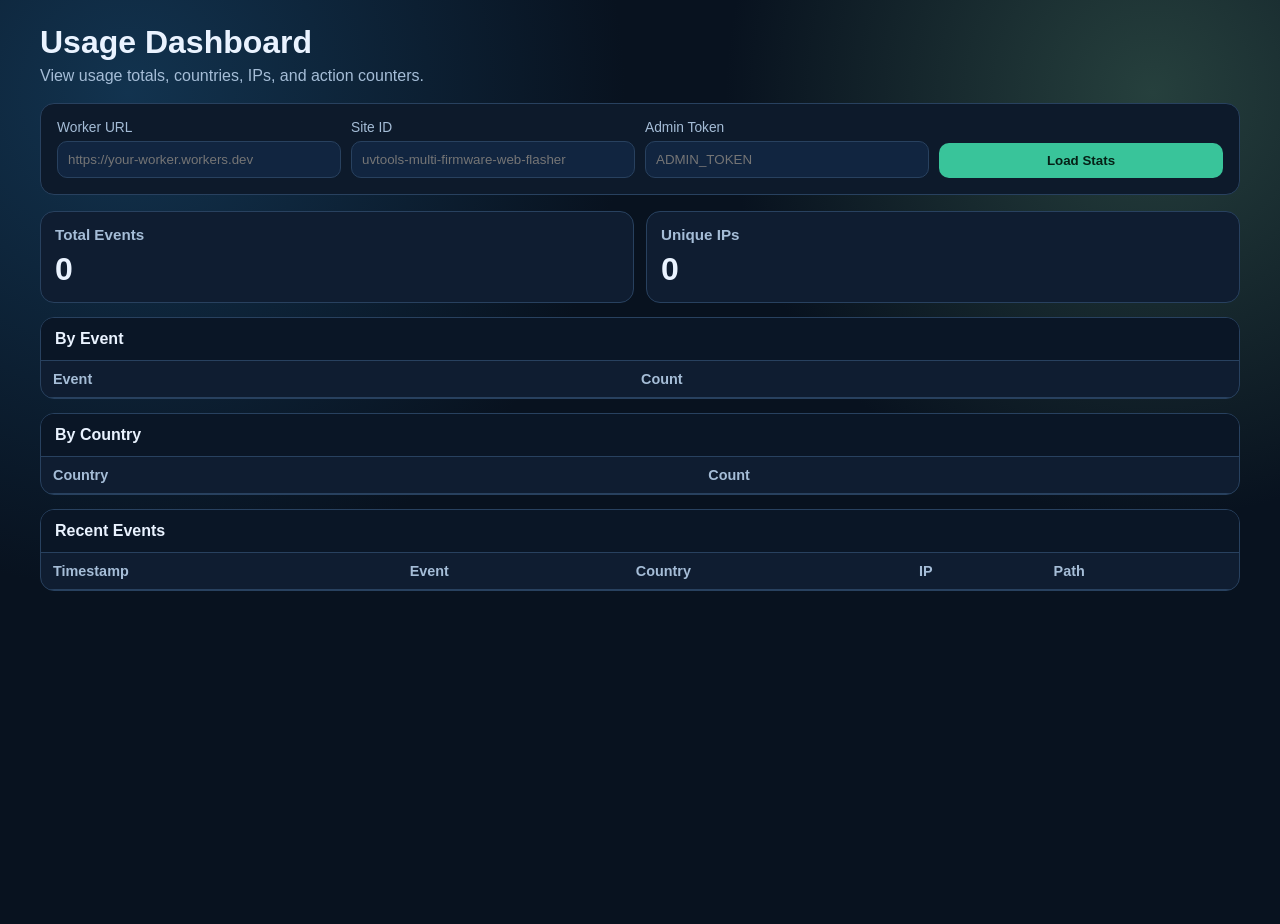
==== usage-dashboard.html @ dec8d34a "Commit." ====
<!DOCTYPE html>
<html lang="en">
  <head>
    <meta charset="UTF-8" />
    <meta name="viewport" content="width=device-width, initial-scale=1.0" />
    <title>Usage Dashboard</title>
    <link rel="stylesheet" href="usage-dashboard.css" />
  </head>
  <body>
    <main class="dashboard-shell">
      <header class="dashboard-header">
        <h1>Usage Dashboard</h1>
        <p>View usage totals, countries, IPs, and action counters.</p>
      </header>

      <section class="controls" aria-label="Dashboard filters">
        <label>
          Worker URL
          <input id="worker-url" type="url" placeholder="https://your-worker.workers.dev" />
        </label>
        <label>
          Site ID
          <input id="site-id" type="text" placeholder="uvtools-multi-firmware-web-flasher" />
        </label>
        <label>
          Admin Token
          <input id="admin-token" type="password" placeholder="ADMIN_TOKEN" />
        </label>
        <button id="load-stats" type="button">Load Stats</button>
      </section>

      <section class="kpi-grid" aria-label="Summary metrics">
        <article class="kpi-card">
          <h2>Total Events</h2>
          <p id="kpi-total">0</p>
        </article>
        <article class="kpi-card">
          <h2>Unique IPs</h2>
          <p id="kpi-ips">0</p>
        </article>
      </section>

      <section class="table-section">
        <h2>By Event</h2>
        <table>
          <thead>
            <tr>
              <th>Event</th>
              <th>Count</th>
            </tr>
          </thead>
          <tbody id="event-rows"></tbody>
        </table>
      </section>

      <section class="table-section">
        <h2>By Country</h2>
        <table>
          <thead>
            <tr>
              <th>Country</th>
              <th>Count</th>
            </tr>
          </thead>
          <tbody id="country-rows"></tbody>
        </table>
      </section>

      <section class="table-section">
        <h2>Recent Events</h2>
        <table>
          <thead>
            <tr>
              <th>Timestamp</th>
              <th>Event</th>
              <th>Country</th>
              <th>IP</th>
              <th>Path</th>
            </tr>
          </thead>
          <tbody id="recent-rows"></tbody>
        </table>
      </section>

      <p id="status" class="status" aria-live="polite"></p>
    </main>

    <script src="usage-dashboard.js"></script>
  </body>
</html>
---- usage-dashboard.css ----
:root {
  --bg: #08121f;
  --panel: #0f1d31;
  --panel-2: #112540;
  --line: #28415f;
  --text: #eaf3ff;
  --muted: #a5bdd7;
  --accent: #39c49a;
  --danger: #ff7c7c;
}

* {
  box-sizing: border-box;
}

body {
  margin: 0;
  min-height: 100vh;
  font-family: "Hyundai Sans Text", sans-serif;
  color: var(--text);
  background: radial-gradient(circle at 10% 10%, #12334f 0%, transparent 35%),
    radial-gradient(circle at 90% 10%, #26403d 0%, transparent 30%),
    var(--bg);
}

.dashboard-shell {
  width: min(1200px, calc(100% - 32px));
  margin: 24px auto 40px;
}

.dashboard-header h1 {
  margin: 0;
  font-size: 2rem;
}

.dashboard-header p {
  margin: 6px 0 0;
  color: var(--muted);
}

.controls {
  margin-top: 18px;
  padding: 16px;
  border: 1px solid var(--line);
  border-radius: 14px;
  background: color-mix(in srgb, var(--panel) 88%, black);
  display: grid;
  grid-template-columns: repeat(4, minmax(0, 1fr));
  gap: 10px;
  align-items: end;
}

.controls label {
  display: flex;
  flex-direction: column;
  gap: 6px;
  font-size: 0.86rem;
  color: var(--muted);
}

.controls input {
  width: 100%;
  border: 1px solid var(--line);
  border-radius: 10px;
  background: var(--panel-2);
  color: var(--text);
  padding: 10px;
}

.controls button {
  border: 0;
  border-radius: 10px;
  background: var(--accent);
  color: #052116;
  font-weight: 700;
  padding: 10px;
  cursor: pointer;
}

.kpi-grid {
  margin-top: 16px;
  display: grid;
  grid-template-columns: repeat(2, minmax(0, 1fr));
  gap: 12px;
}

.kpi-card {
  border: 1px solid var(--line);
  border-radius: 14px;
  background: var(--panel);
  padding: 14px;
}

.kpi-card h2 {
  margin: 0;
  font-size: 0.95rem;
  color: var(--muted);
}

.kpi-card p {
  margin: 8px 0 0;
  font-size: 2rem;
  font-weight: 700;
}

.table-section {
  margin-top: 14px;
  border: 1px solid var(--line);
  border-radius: 14px;
  background: var(--panel);
  overflow: hidden;
}

.table-section h2 {
  margin: 0;
  padding: 12px 14px;
  font-size: 1rem;
  background: color-mix(in srgb, var(--panel-2) 60%, black);
  border-bottom: 1px solid var(--line);
}

table {
  width: 100%;
  border-collapse: collapse;
}

th,
td {
  padding: 10px 12px;
  text-align: left;
  border-bottom: 1px solid var(--line);
  font-size: 0.9rem;
}

th {
  color: var(--muted);
  font-weight: 600;
}

.status {
  margin-top: 10px;
  color: var(--muted);
}

.status.is-error {
  color: var(--danger);
}

@media (max-width: 960px) {
  .controls {
    grid-template-columns: 1fr;
  }

  .kpi-grid {
    grid-template-columns: 1fr;
  }

  table {
    display: block;
    overflow-x: auto;
  }
}
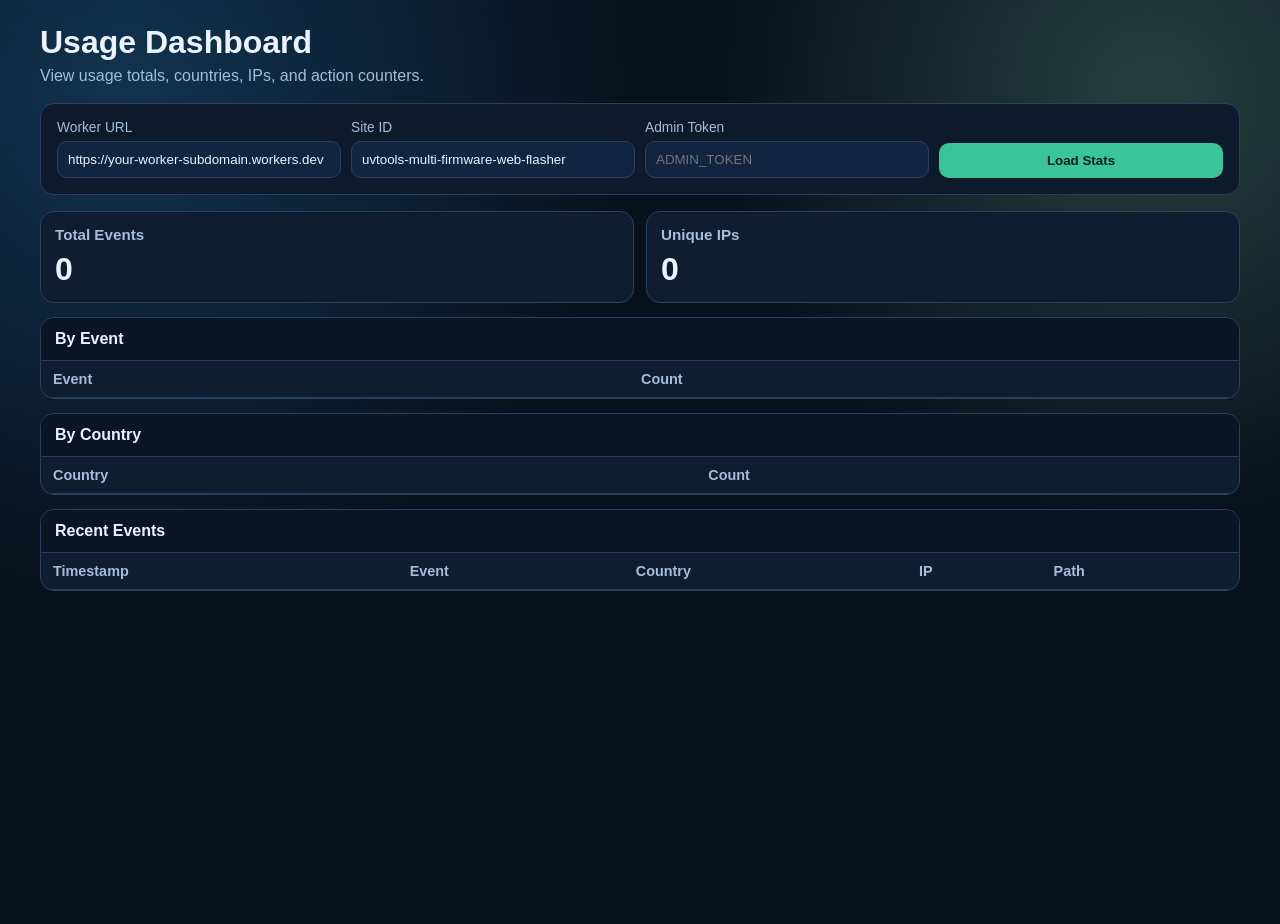
==== commit dcc72911: "Commit." ====
--- a/usage-dashboard.html
+++ b/usage-dashboard.html
@@ -22,7 +22,7 @@
           Site ID
           <input id="site-id" type="text" placeholder="uvtools-multi-firmware-web-flasher" />
         </label>
-        <label>
+        <label id="admin-token-group">
           Admin Token
           <input id="admin-token" type="password" placeholder="ADMIN_TOKEN" />
         </label>
@@ -85,6 +85,7 @@
       <p id="status" class="status" aria-live="polite"></p>
     </main>
 
+    <script src="usage-monitor-config.js"></script>
     <script src="usage-dashboard.js"></script>
   </body>
 </html>
--- a/usage-dashboard.css
+++ b/usage-dashboard.css
@@ -146,6 +146,10 @@
   color: var(--danger);
 }
 
+.is-hidden {
+  display: none !important;
+}
+
 @media (max-width: 960px) {
   .controls {
     grid-template-columns: 1fr;
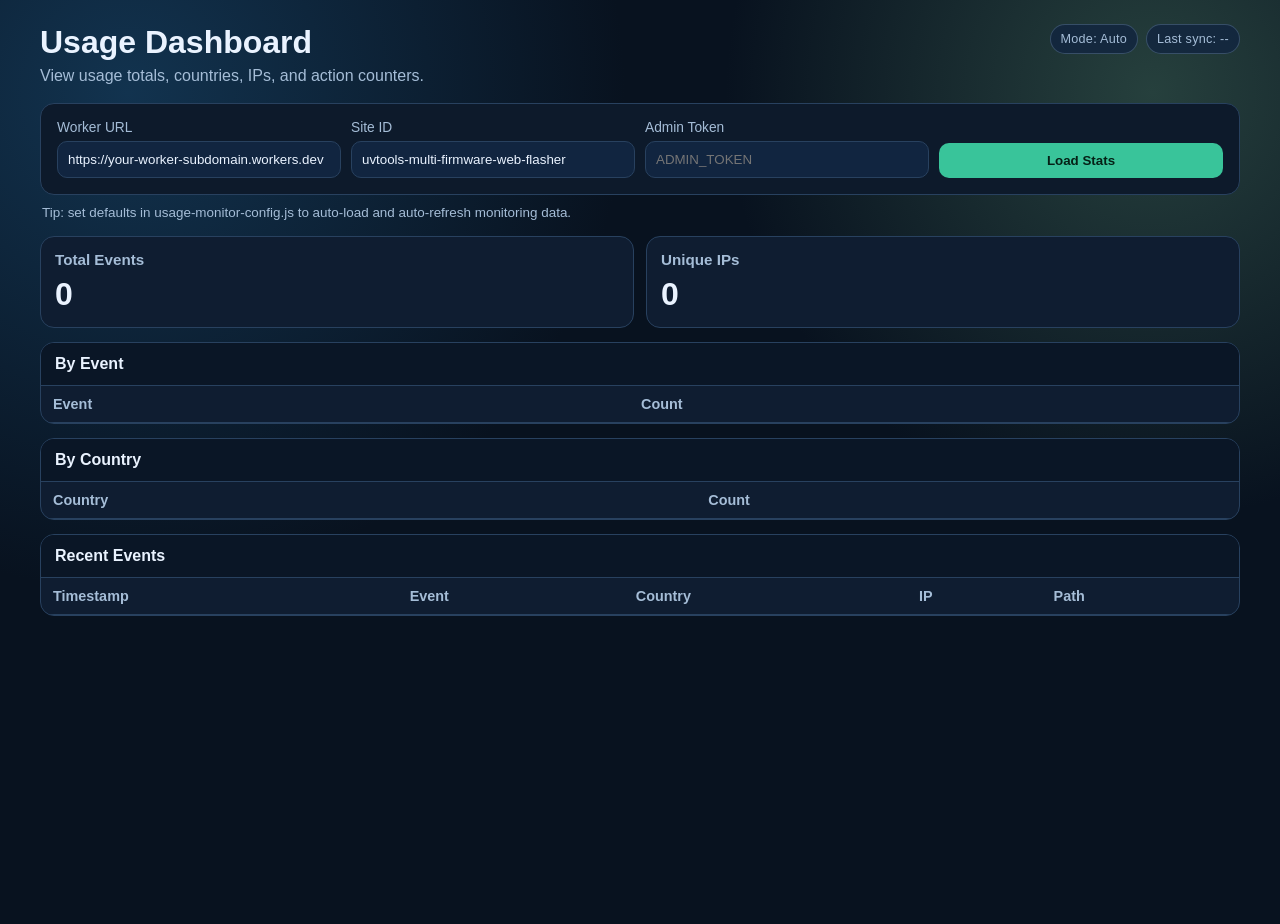
==== commit 7f73b6bc: "Commit." ====
--- a/usage-dashboard.html
+++ b/usage-dashboard.html
@@ -9,25 +9,35 @@
   <body>
     <main class="dashboard-shell">
       <header class="dashboard-header">
-        <h1>Usage Dashboard</h1>
-        <p>View usage totals, countries, IPs, and action counters.</p>
+        <div>
+          <h1>Usage Dashboard</h1>
+          <p>View usage totals, countries, IPs, and action counters.</p>
+        </div>
+        <div class="dashboard-meta" aria-live="polite">
+          <span id="dashboard-mode" class="meta-pill">Mode: Manual</span>
+          <span id="dashboard-sync" class="meta-pill">Last sync: --</span>
+        </div>
       </header>
 
       <section class="controls" aria-label="Dashboard filters">
-        <label>
+        <label for="worker-url">
           Worker URL
           <input id="worker-url" type="url" placeholder="https://your-worker.workers.dev" />
         </label>
-        <label>
+        <label for="site-id">
           Site ID
           <input id="site-id" type="text" placeholder="uvtools-multi-firmware-web-flasher" />
         </label>
-        <label id="admin-token-group">
+        <label id="admin-token-group" for="admin-token">
           Admin Token
           <input id="admin-token" type="password" placeholder="ADMIN_TOKEN" />
         </label>
         <button id="load-stats" type="button">Load Stats</button>
       </section>
+
+      <p class="controls-help">
+        Tip: set defaults in usage-monitor-config.js to auto-load and auto-refresh monitoring data.
+      </p>
 
       <section class="kpi-grid" aria-label="Summary metrics">
         <article class="kpi-card">
@@ -42,44 +52,50 @@
 
       <section class="table-section">
         <h2>By Event</h2>
-        <table>
-          <thead>
-            <tr>
-              <th>Event</th>
-              <th>Count</th>
-            </tr>
-          </thead>
-          <tbody id="event-rows"></tbody>
-        </table>
+        <div class="table-wrap">
+          <table>
+            <thead>
+              <tr>
+                <th>Event</th>
+                <th>Count</th>
+              </tr>
+            </thead>
+            <tbody id="event-rows"></tbody>
+          </table>
+        </div>
       </section>
 
       <section class="table-section">
         <h2>By Country</h2>
-        <table>
-          <thead>
-            <tr>
-              <th>Country</th>
-              <th>Count</th>
-            </tr>
-          </thead>
-          <tbody id="country-rows"></tbody>
-        </table>
+        <div class="table-wrap">
+          <table>
+            <thead>
+              <tr>
+                <th>Country</th>
+                <th>Count</th>
+              </tr>
+            </thead>
+            <tbody id="country-rows"></tbody>
+          </table>
+        </div>
       </section>
 
       <section class="table-section">
         <h2>Recent Events</h2>
-        <table>
-          <thead>
-            <tr>
-              <th>Timestamp</th>
-              <th>Event</th>
-              <th>Country</th>
-              <th>IP</th>
-              <th>Path</th>
-            </tr>
-          </thead>
-          <tbody id="recent-rows"></tbody>
-        </table>
+        <div class="table-wrap">
+          <table>
+            <thead>
+              <tr>
+                <th>Timestamp</th>
+                <th>Event</th>
+                <th>Country</th>
+                <th>IP</th>
+                <th>Path</th>
+              </tr>
+            </thead>
+            <tbody id="recent-rows"></tbody>
+          </table>
+        </div>
       </section>
 
       <p id="status" class="status" aria-live="polite"></p>
--- a/usage-dashboard.css
+++ b/usage-dashboard.css
@@ -28,6 +28,13 @@
   margin: 24px auto 40px;
 }
 
+.dashboard-header {
+  display: flex;
+  justify-content: space-between;
+  align-items: flex-start;
+  gap: 14px;
+}
+
 .dashboard-header h1 {
   margin: 0;
   font-size: 2rem;
@@ -36,6 +43,29 @@
 .dashboard-header p {
   margin: 6px 0 0;
   color: var(--muted);
+}
+
+.dashboard-meta {
+  display: flex;
+  flex-wrap: wrap;
+  gap: 8px;
+}
+
+.meta-pill {
+  display: inline-flex;
+  align-items: center;
+  border: 1px solid rgba(148, 178, 213, 0.28);
+  border-radius: 999px;
+  background: rgba(17, 37, 64, 0.78);
+  padding: 7px 10px;
+  color: var(--muted);
+  font-size: 0.79rem;
+  letter-spacing: 0.02em;
+}
+
+.meta-pill.is-secure {
+  border-color: rgba(57, 196, 154, 0.45);
+  color: #9cf0d0;
 }
 
 .controls {
@@ -48,6 +78,12 @@
   grid-template-columns: repeat(4, minmax(0, 1fr));
   gap: 10px;
   align-items: end;
+}
+
+.controls-help {
+  margin: 10px 2px 0;
+  color: var(--muted);
+  font-size: 0.84rem;
 }
 
 .controls label {
@@ -77,6 +113,11 @@
   cursor: pointer;
 }
 
+.controls button:disabled {
+  opacity: 0.72;
+  cursor: progress;
+}
+
 .kpi-grid {
   margin-top: 16px;
   display: grid;
@@ -119,9 +160,14 @@
   border-bottom: 1px solid var(--line);
 }
 
+.table-wrap {
+  overflow-x: auto;
+}
+
 table {
   width: 100%;
   border-collapse: collapse;
+  min-width: 520px;
 }
 
 th,
@@ -151,6 +197,11 @@
 }
 
 @media (max-width: 960px) {
+  .dashboard-header {
+    flex-direction: column;
+    align-items: stretch;
+  }
+
   .controls {
     grid-template-columns: 1fr;
   }
@@ -160,7 +211,6 @@
   }
 
   table {
-    display: block;
-    overflow-x: auto;
-  }
-}
+    min-width: 640px;
+  }
+}
